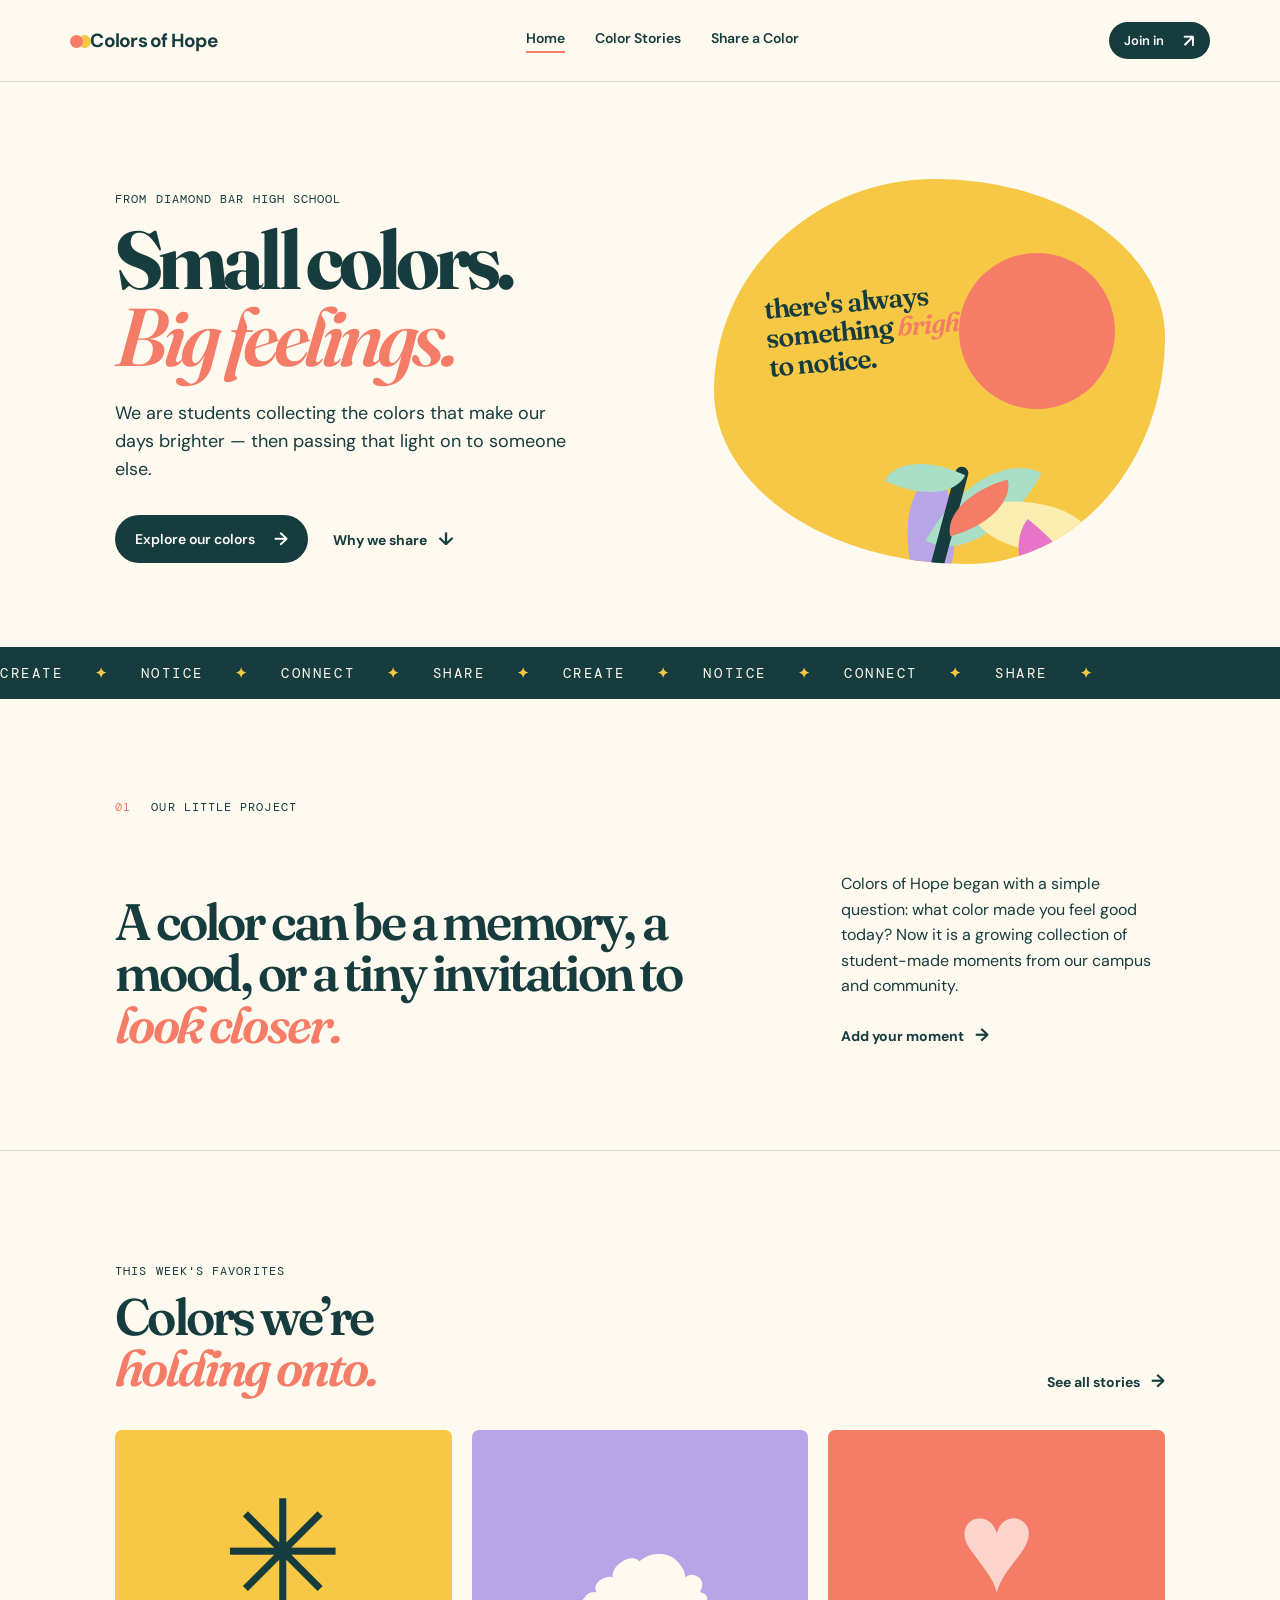
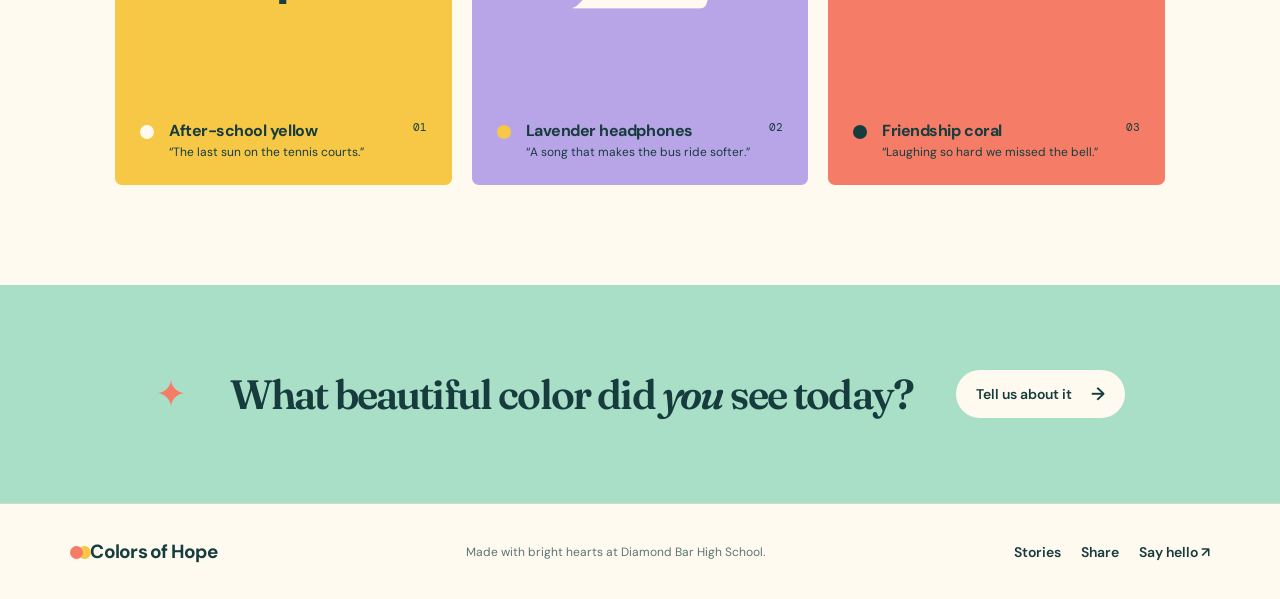
==== index.html @ 62aececd "Create Colors of Hope website" ====
<!doctype html>
<html lang="en">
  <head>
    <meta charset="UTF-8" />
    <meta name="viewport" content="width=device-width, initial-scale=1.0" />
    <meta name="description" content="Colors of Hope — Diamond Bar High School students sharing color, kindness, and creativity." />
    <title>Colors of Hope | Diamond Bar High School</title>
    <link rel="preconnect" href="https://fonts.googleapis.com" />
    <link rel="preconnect" href="https://fonts.gstatic.com" crossorigin />
    <link href="https://fonts.googleapis.com/css2?family=DM+Mono&family=DM+Sans:wght@400;500;600;700&family=Fraunces:opsz,wght@9..144,600;9..144,700&display=swap" rel="stylesheet" />
    <link rel="stylesheet" href="styles.css" />
  </head>
  <body>
    <header class="site-header">
      <a class="brand" href="index.html" aria-label="Colors of Hope home"><span class="brand-dot"></span>Colors of Hope</a>
      <nav aria-label="Main navigation">
        <a class="active" href="index.html">Home</a>
        <a href="stories.html">Color Stories</a>
        <a href="share.html">Share a Color</a>
      </nav>
      <a class="button small" href="share.html">Join in <span>↗</span></a>
    </header>

    <main>
      <section class="hero">
        <div class="hero-copy">
          <p class="eyebrow">FROM DIAMOND BAR HIGH SCHOOL</p>
          <h1>Small colors.<br /><em>Big feelings.</em></h1>
          <p class="intro">We are students collecting the colors that make our days brighter — then passing that light on to someone else.</p>
          <div class="hero-actions">
            <a class="button" href="stories.html">Explore our colors <span>→</span></a>
            <a class="text-link" href="#about">Why we share <span>↓</span></a>
          </div>
        </div>
        <div class="hero-art" aria-label="A colorful abstract flower illustration">
          <span class="sun"></span><span class="petal petal-one"></span><span class="petal petal-two"></span><span class="petal petal-three"></span><span class="petal petal-four"></span><span class="stem"></span><span class="leaf leaf-one"></span><span class="leaf leaf-two"></span>
          <p>there's always<br />something <i>bright</i><br />to notice.</p>
        </div>
      </section>

      <section class="ticker" aria-label="Our values"><div>CREATE <b>✦</b> NOTICE <b>✦</b> CONNECT <b>✦</b> SHARE <b>✦</b> CREATE <b>✦</b> NOTICE <b>✦</b> CONNECT <b>✦</b> SHARE <b>✦</b></div></section>

      <section class="about" id="about">
        <div class="section-label"><span>01</span> OUR LITTLE PROJECT</div>
        <div class="about-content">
          <h2>A color can be a memory, a mood, or a tiny invitation to <em>look closer.</em></h2>
          <div class="about-aside">
            <p>Colors of Hope began with a simple question: what color made you feel good today? Now it is a growing collection of student-made moments from our campus and community.</p>
            <a class="text-link" href="share.html">Add your moment <span>→</span></a>
          </div>
        </div>
      </section>

      <section class="featured">
        <div class="feature-heading"><div><p class="eyebrow">THIS WEEK'S FAVORITES</p><h2>Colors we’re<br /><em>holding onto.</em></h2></div><a class="text-link" href="stories.html">See all stories <span>→</span></a></div>
        <div class="color-grid">
          <article class="color-card lemon"><div class="card-art flower-mini">✳</div><div class="card-footer"><span class="swatch"></span><div><h3>After-school yellow</h3><p>“The last sun on the tennis courts.”</p></div><b>01</b></div></article>
          <article class="color-card lilac"><div class="card-art cloud-mini">☁</div><div class="card-footer"><span class="swatch"></span><div><h3>Lavender headphones</h3><p>“A song that makes the bus ride softer.”</p></div><b>02</b></div></article>
          <article class="color-card coral"><div class="card-art heart-mini">♥</div><div class="card-footer"><span class="swatch"></span><div><h3>Friendship coral</h3><p>“Laughing so hard we missed the bell.”</p></div><b>03</b></div></article>
        </div>
      </section>

      <section class="callout"><div class="callout-mark">✦</div><p>What beautiful color did <em>you</em> see today?</p><a class="button light" href="share.html">Tell us about it <span>→</span></a></section>
    </main>

    <footer><a class="brand" href="index.html"><span class="brand-dot"></span>Colors of Hope</a><p>Made with bright hearts at Diamond Bar High School.</p><div><a href="stories.html">Stories</a><a href="share.html">Share</a><a href="mailto:hello@colorsofhope.org">Say hello ↗</a></div></footer>
  </body>
</html>
---- styles.css ----
:root{--ink:#173c3e;--cream:#fffaf0;--yellow:#f6c845;--coral:#f57d68;--lilac:#b8a5e8;--mint:#a9dfc7;--line:rgba(23,60,62,.18)}*{box-sizing:border-box}html{scroll-behavior:smooth}body{margin:0;background:var(--cream);color:var(--ink);font-family:'DM Sans',sans-serif}.site-header{height:82px;display:flex;align-items:center;justify-content:space-between;padding:0 5.5vw;border-bottom:1px solid var(--line)}.brand{color:var(--ink);font-weight:700;text-decoration:none;letter-spacing:-.04em;font-size:19px;white-space:nowrap}.brand-dot{width:13px;height:13px;border-radius:50%;background:var(--coral);display:inline-block;margin-right:7px;position:relative;top:1px;box-shadow:8px 0 0 var(--yellow)}nav{display:flex;gap:30px}nav a,footer a{color:var(--ink);text-decoration:none;font-size:14px;font-weight:600}nav a.active{border-bottom:2px solid var(--coral);padding-bottom:4px}.button{display:inline-flex;align-items:center;gap:19px;background:var(--ink);color:white;padding:15px 20px;border-radius:100px;text-decoration:none;border:0;font:600 14px 'DM Sans';cursor:pointer}.button span{font-size:18px;line-height:0}.button.small{padding:10px 15px;font-size:13px}.eyebrow,.section-label{font:12px 'DM Mono',monospace;letter-spacing:.09em}.hero{min-height:565px;padding:88px 9vw 75px;display:grid;grid-template-columns:1fr .82fr;align-items:center;gap:50px}.hero h1,.page-hero h1,.share-copy h1{font:700 clamp(53px,6.4vw,91px)/.93 'Fraunces',serif;letter-spacing:-.06em;margin:15px 0 25px}.hero h1 em,h2 em,.page-hero em,.share-copy em{font-weight:600;color:var(--coral)}.intro{font-size:18px;line-height:1.55;max-width:460px}.hero-actions{display:flex;gap:25px;align-items:center;margin-top:31px}.text-link{color:var(--ink);font-size:14px;font-weight:700;text-decoration:none}.text-link span{margin-left:8px;font-size:18px}.hero-art{height:385px;background:var(--yellow);border-radius:49% 51% 44% 56%/55% 41% 59% 45%;position:relative;overflow:hidden}.hero-art p{position:absolute;z-index:3;top:80px;left:52px;font:600 27px/1.08 'Fraunces';letter-spacing:-.04em;transform:rotate(-5deg)}.hero-art i{color:var(--coral)}.sun{position:absolute;width:156px;height:156px;background:var(--coral);border-radius:50%;right:50px;top:74px}.petal{position:absolute;width:69px;height:115px;background:var(--lilac);border-radius:100% 0 100% 0;bottom:-10px;left:45%;transform-origin:bottom right}.petal-one{transform:rotate(-24deg)}.petal-two{transform:rotate(29deg);background:var(--mint)}.petal-three{transform:rotate(76deg);background:#fbecb0}.petal-four{transform:rotate(127deg);background:#e675c8}.stem{position:absolute;width:13px;height:170px;background:var(--ink);bottom:-70px;left:49%;transform:rotate(15deg);border-radius:10px}.leaf{position:absolute;background:var(--mint);width:70px;height:40px;border-radius:100% 0}.leaf-one{bottom:66px;left:39%;transform:rotate(26deg)}.leaf-two{bottom:36px;left:51%;transform:rotate(165deg);background:var(--coral)}.ticker{background:var(--ink);overflow:hidden;white-space:nowrap;padding:17px 0;color:var(--cream);font:14px 'DM Mono';letter-spacing:.18em}.ticker div{width:max-content;animation:scroll 24s linear infinite}.ticker b{color:var(--yellow);margin:0 21px}@keyframes scroll{to{transform:translateX(-25%)}}.about,.featured{padding:100px 9vw}.about{border-bottom:1px solid var(--line)}.section-label{display:flex;gap:20px}.section-label span{color:var(--coral)}.about-content{display:grid;grid-template-columns:1.45fr .72fr;gap:75px;margin-top:40px;align-items:end}.about h2,.feature-heading h2,.simple-cta h2{font:600 clamp(37px,4vw,59px)/1 'Fraunces';letter-spacing:-.055em;margin:0}.about-aside{font-size:16px;line-height:1.6}.about-aside .text-link{display:block;margin-top:22px}.feature-heading{display:flex;align-items:end;justify-content:space-between;margin-bottom:37px}.feature-heading h2{margin-top:12px}.color-grid{display:grid;grid-template-columns:repeat(3,1fr);gap:20px}.color-card{min-height:355px;border-radius:7px;display:flex;flex-direction:column;justify-content:space-between;padding:25px}.lemon{background:var(--yellow)}.lilac{background:var(--lilac)}.coral{background:var(--coral)}.card-art{text-align:center;font-size:145px;line-height:1;color:var(--ink);padding-top:27px}.cloud-mini{font-size:150px;color:var(--cream)}.heart-mini{font-size:130px;color:#fbd5cc}.card-footer{display:grid;grid-template-columns:17px 1fr auto;gap:12px;align-items:start}.swatch{width:14px;height:14px;background:var(--cream);border-radius:50%;margin-top:5px}.lilac .swatch{background:var(--yellow)}.coral .swatch{background:var(--ink)}.card-footer h3{font-size:16px;margin:0 0 3px;letter-spacing:-.03em}.card-footer p{font-size:12px;margin:0;line-height:1.35}.card-footer b{font:11px 'DM Mono'}.callout{background:var(--mint);padding:84px 9vw;display:flex;align-items:center;justify-content:center;gap:43px}.callout p{font:600 clamp(29px,3.2vw,49px)/1 'Fraunces';letter-spacing:-.045em;margin:0}.callout-mark{font-size:38px;color:var(--coral)}.button.light{background:var(--cream);color:var(--ink)}footer{border-top:1px solid var(--line);padding:35px 5.5vw;display:flex;justify-content:space-between;align-items:center;gap:20px}footer p{font-size:12px;margin:0;color:rgba(23,60,62,.7)}footer div{display:flex;gap:20px}.page-hero{text-align:center;padding:93px 20px 76px;background:#fbe9c4}.page-hero h1{margin:10px 0 18px}.page-hero>p:last-child{max-width:410px;margin:auto;line-height:1.55}.stories-grid{display:grid;grid-template-columns:repeat(3,1fr);padding:35px 5.5vw 80px;gap:18px}.story{aspect-ratio:1;display:flex;flex-direction:column;justify-content:flex-end;padding:25px;border-radius:7px}.story span,.story p{font:11px 'DM Mono';letter-spacing:.04em}.story h2{font:600 27px/1.03 'Fraunces';letter-spacing:-.045em;margin:13px 0}.story p{margin:0}.sky{background:#a9d6e9}.orange{background:#ffa864}.mint{background:var(--mint)}.pink{background:#f3aac3}.navy{background:var(--ink);color:var(--cream)}.cream{background:#efe3c7}.simple-cta{text-align:center;background:var(--coral);padding:70px 20px}.simple-cta h2{font-size:40px;margin-bottom:24px}.share-page{min-height:calc(100vh - 152px);display:grid;grid-template-columns:.9fr 1.1fr}.share-copy{background:var(--yellow);padding:100px 11vw}.share-copy>p:not(.eyebrow){font-size:17px;line-height:1.55;max-width:340px}.sparkle{font-size:115px;color:var(--coral);margin-top:30px}.form-panel{padding:80px 10vw;background:#f5eee1}form{max-width:450px}label{font-size:13px;font-weight:700;display:block;margin-bottom:23px}input:not([type=color]),textarea{display:block;width:100%;border:0;border-bottom:1.5px solid var(--ink);background:transparent;border-radius:0;padding:11px 0;font:16px 'DM Sans';color:var(--ink);outline:none;margin-top:7px}textarea{resize:vertical}.color-picker{display:flex;align-items:center;gap:18px}.color-picker input{width:50px;height:32px;border:0;background:none;padding:0}.form-note{font-size:12px;line-height:1.4;color:rgba(23,60,62,.67);margin-top:18px}.success-message{display:none;max-width:400px;text-align:center;padding-top:90px}.success-message.visible{display:block}.success-message span{font-size:65px;color:var(--coral)}.success-message h2{font:600 45px 'Fraunces';letter-spacing:-.05em;margin:15px 0}.success-message p{line-height:1.5;margin-bottom:28px}@media(max-width:760px){.site-header{height:auto;padding:21px 6vw;flex-wrap:wrap;gap:16px}.site-header nav{order:3;width:100%;justify-content:space-between;gap:0}.site-header .button.small{display:none}.hero{grid-template-columns:1fr;padding:65px 7vw 55px;gap:35px}.hero-art{height:310px}.about,.featured{padding:68px 7vw}.about-content{grid-template-columns:1fr;gap:25px}.feature-heading{display:block}.feature-heading>a{display:inline-block;margin-top:20px}.color-grid,.stories-grid{grid-template-columns:1fr}.color-card{min-height:285px}.callout{padding:60px 7vw;display:block}.callout-mark{display:none}.callout p{margin-bottom:25px}footer{padding:30px 7vw;flex-wrap:wrap}footer p{order:3;width:100%}.page-hero{padding:68px 7vw 58px}.stories-grid{padding:25px 7vw 55px}.story{aspect-ratio:1.25}.share-page{grid-template-columns:1fr}.share-copy,.form-panel{padding:65px 9vw}.share-copy{min-height:380px}.sparkle{position:absolute;right:12vw;top:340px;font-size:70px}.hero h1,.page-hero h1,.share-copy h1{font-size:56px}}
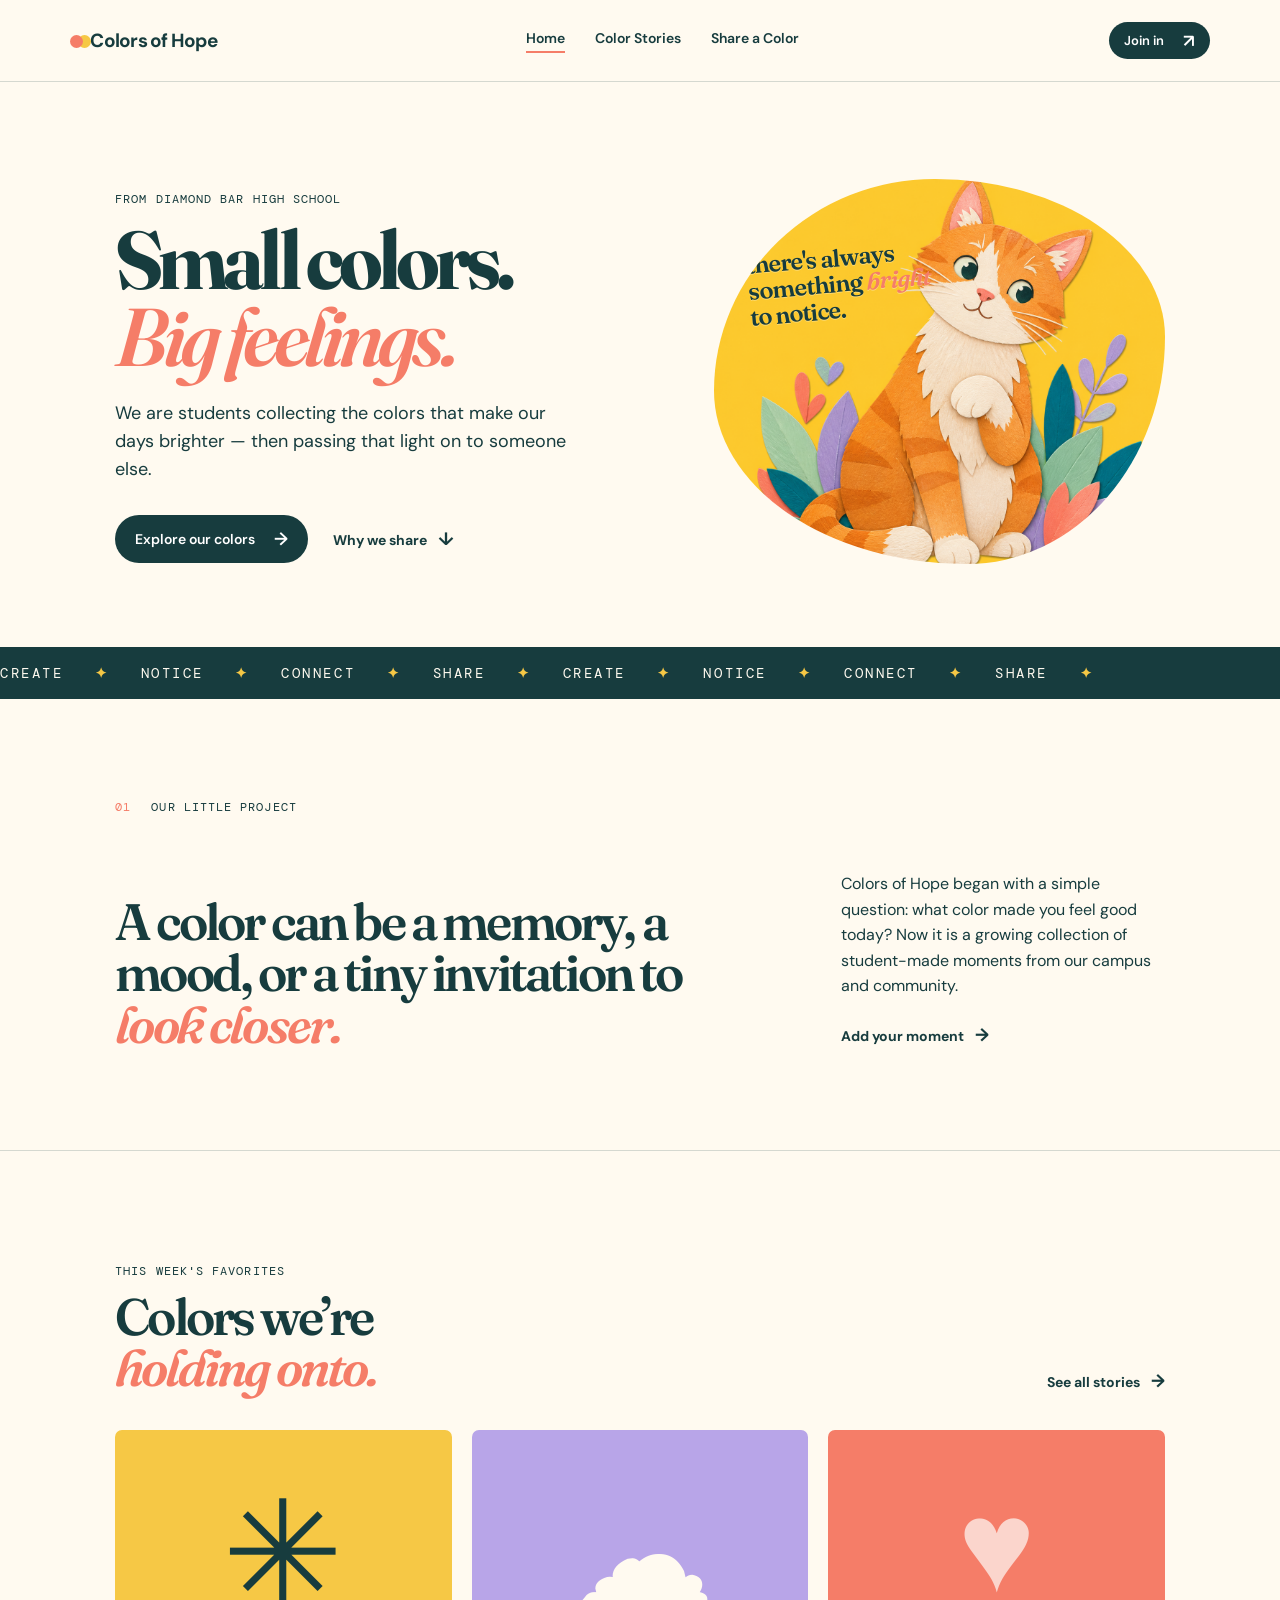
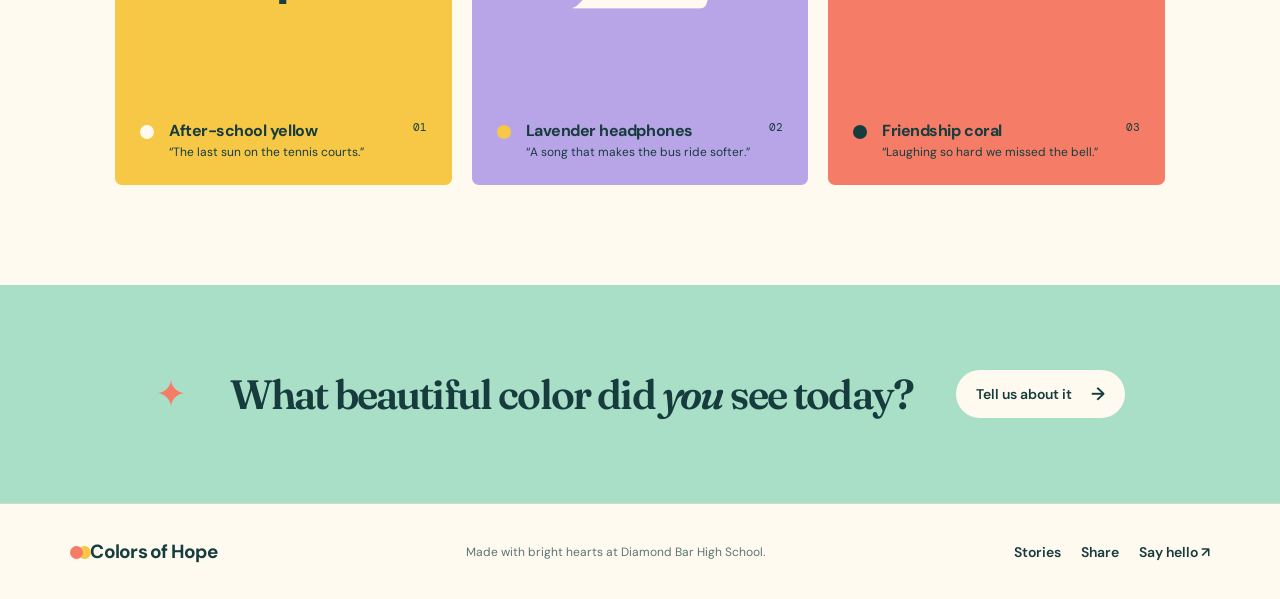
==== commit 2bc1e8d4: "Add cat illustration to homepage" ====
--- a/index.html
+++ b/index.html
@@ -9,6 +9,7 @@
     <link rel="preconnect" href="https://fonts.gstatic.com" crossorigin />
     <link href="https://fonts.googleapis.com/css2?family=DM+Mono&family=DM+Sans:wght@400;500;600;700&family=Fraunces:opsz,wght@9..144,600;9..144,700&display=swap" rel="stylesheet" />
     <link rel="stylesheet" href="styles.css" />
+    <link rel="stylesheet" href="cat.css" />
   </head>
   <body>
     <header class="site-header">
@@ -32,8 +33,8 @@
             <a class="text-link" href="#about">Why we share <span>↓</span></a>
           </div>
         </div>
-        <div class="hero-art" aria-label="A colorful abstract flower illustration">
-          <span class="sun"></span><span class="petal petal-one"></span><span class="petal petal-two"></span><span class="petal petal-three"></span><span class="petal petal-four"></span><span class="stem"></span><span class="leaf leaf-one"></span><span class="leaf leaf-two"></span>
+        <div class="hero-art cat-art">
+          <img src="assets/colors-of-hope-cat.png" alt="A cheerful orange-and-white cat surrounded by colorful leaves" />
           <p>there's always<br />something <i>bright</i><br />to notice.</p>
         </div>
       </section>
--- a/cat.css
+++ b/cat.css
@@ -0,0 +1,19 @@
+.cat-art img {
+  display: block;
+  width: 100%;
+  height: 100%;
+  object-fit: cover;
+  object-position: center;
+}
+
+.cat-art p {
+  top: 42px;
+  left: 34px;
+  color: var(--ink);
+  font-size: 24px;
+  text-shadow: 0 1px 0 rgba(255, 250, 240, .35);
+}
+
+@media (max-width: 760px) {
+  .cat-art p { top: 28px; left: 28px; font-size: 20px; }
+}
